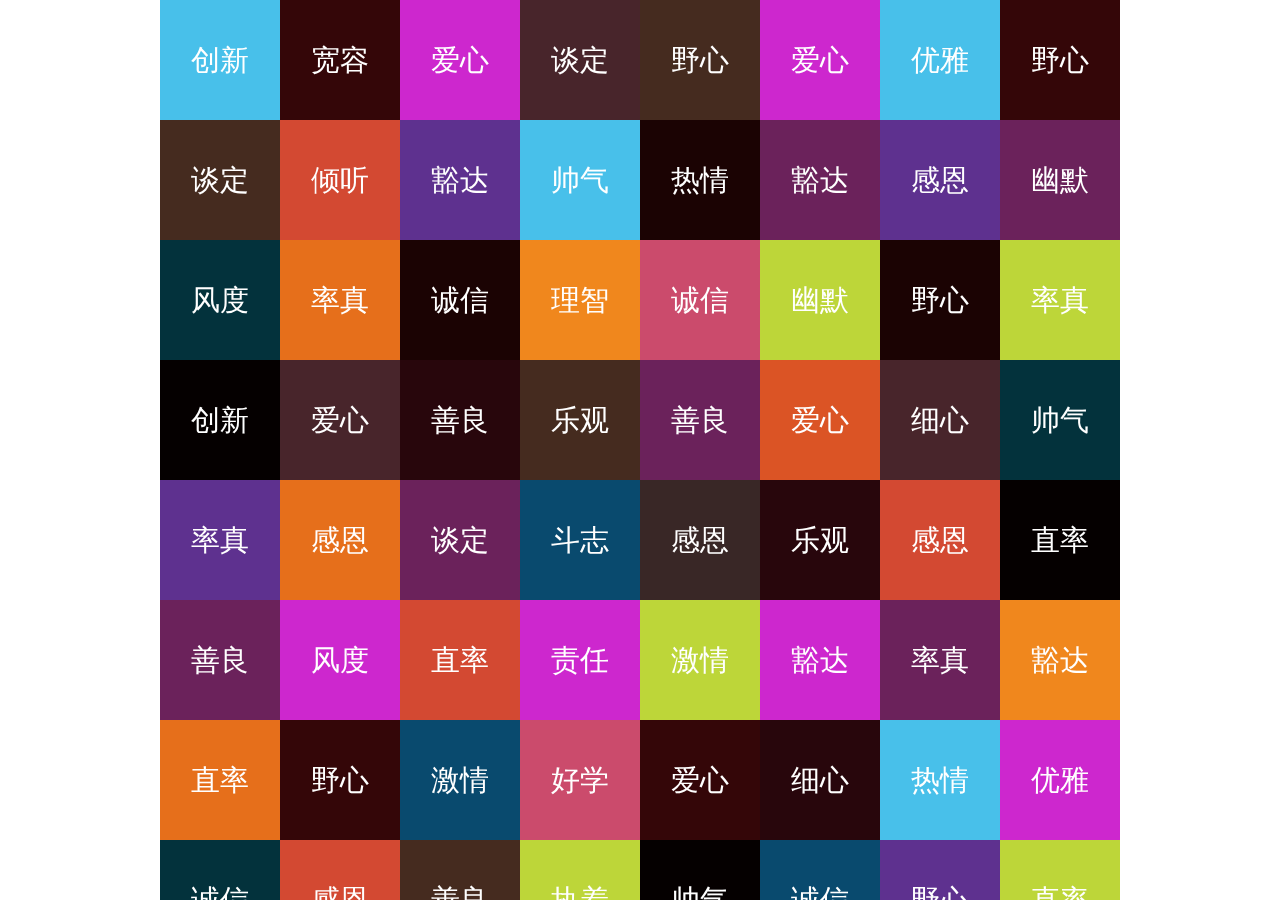
==== index.html @ a7da07bf "resume" ====
<!DOCTYPE html>
<html>
<head>
    <meta charset="utf-8">
    <title>胡呈求职简历,PHP高级软件开发工程师</title>
    <meta name="author" content="foxkk"/>
    <meta name="keywords" content="胡呈求职简历,PHP高级软件开发工程师"/>
    <meta name="description" content="胡呈,2012年毕业于贵州大学本科[211]院校[软件工程],曾就职多家企业负责PHP软件开发,五年工作,四年开发,有较强的自学能力,能独立完成功能模块,代码清晰,逻辑清楚."/>
    <meta name="format-detection" content="telephone-no"/>
    <meta name="format-detection" content="email-no"/>
    <link rel="stylesheet" type="text/css" href="./styles/foxkk.css"/>
    <link rel="stylesheet" type="text/css" href="./styles/swiper.min.css"/>
    <script src="./scripts/jquery-1.11.3.js"></script>
    <script src="./scripts/swiper.min.js"></script>
    <script src="./scripts/foxkk.js"></script>
    <meta name="viewport"
          content="width=device-width,initial-scale=1.0, minimum-scale=1.0, maximum-scale=1.0, user-scalable=no"/>
</head>
<body>
    <div class="container">
        <div class=mask></div>
        <div class="cover"></div>
        <div class="profile">
            <div class="header"><span>基本信息</span></div>
            <div class="content">
                <div class="swiper-container">
                    <div class="swiper-wrapper">
                        <div class="swiper-slide">
                            <div class="tip">自信</div>
                            <img src="./images/01.jpg"/>
                        </div>
                        <div class="swiper-slide">
                            <div class="tip">团结</div>
                            <img src="./images/02.jpg"/>
                        </div>
                        <div class="swiper-slide">
                            <div class="tip">梦想</div>
                            <img src="./images/01.jpg"/>
                        </div>
                        <div class="swiper-slide">
                            <div class="tip">舞台</div>
                            <img src="./images/02.jpg"/>
                        </div>
                    </div>
                    <!-- Add Pagination -->
                    <div class="swiper-pagination"></div>
                </div>
                <div class="row_list">
                    <ul>
                        <li><span>出生年月</span><span>1987.08</span></li>
                        <li><span>手机号码</span><span> 186&nbsp;8020&nbsp;9067</span></li>
                        <li><span>邮箱账号</span><span> hucheng95@126.com</span></li>
                        <li><span>期望薪资</span><span> &yen;12K</span></li>
                        <li><span>求职岗位</span><span> PHP开发工程师</span></li>
                        <li><span>到岗时间</span><span> 即时</span></li>
                        <li><span>现居地址</span><span> 广州天河区黄村街道</span></li>
                    </ul>
                </div>
            </div>
        </div>
        <div class="education">
            <div class="header"><span>教育背景</span></div>
            <div class="content">
                <div class="school">
                    <div class="title">
                        <span>贵州大学</span>
                        <span class="line"></span>
                    </div>
                    <div class="major">
                        <span>2008.09 - 2012.07</span>
                        <span>软件工程[211]</span>
                    </div>
                    <div class="main">
                        C语言基础,C++语言基础,数据库原理,数据结构和算法,计算机原理,计算机网络,大学英语,大学数学,离散数学,线性代数等科目
                    </div>
                </div>
                <div class="school">
                    <div class="title">
                        <span>传智播客</span>
                        <span class="line"></span>
                    </div>
                    <div class="major">
                        <span>2013.05 - 2013.10</span>
                        <span>PHP软件培训</span>
                    </div>
                    <div class="main">
                        C语言基础,C++语言基础,数据库原理,数据结构和算法,计算机原理,计算机网络,大学英语,大学数学,离散数学,线性代数等科目
                    </div>
                </div>
                <div class="school">
                    <div class="title">
                        <span>达内培训</span>
                        <span class="line"></span>
                    </div>
                    <div class="major">
                        <span>2016-05 - 2016.09</span>
                        <span>UNITY3D培训[北京]</span>
                    </div>
                    <div class="main">
                        C语言基础,C++语言基础,数据库原理,数据结构和算法,计算机原理,计算机网络,大学英语,大学数学,离散数学,线性代数等科目
                    </div>
                </div>
            </div>
        </div>
        <div class="skill">
            <div class="header"><span>工作技能</span></div>
            <div class="content">
                <div class="num_list">
                    <ul>
                        <li>
                            <div class="num">01</div>
                            <div class="content">
                                有较强的自学能力,能独立完成功能模块,代码清晰,逻辑清楚,能阅读基本英文技术文档
                            </div>
                        </li>
                        <li>
                            <div class="num">02</div>
                            <div class="content">
                                熟悉面向对象(oop)程序开发,常用的设计模式,常用的数据结构和基本算法
                            </div>
                        </li>
                        <li>
                            <div class="num">03</div>
                            <div class="content">
                                熟悉JS,CS3,H5,AJAX数据交互,json,xml,jq,bootstrap等常用框架的使用
                            </div>
                        </li>
                        <li>
                            <div class="num">04</div>
                            <div class="content">
                                熟悉PHPCMS,ecstore,thinkphp等框架的使用，并且能快熟上手其他任何框架
                            </div>
                        </li>
                        <li>
                            <div class="num">05</div>
                            <div class="content">
                                熟悉sqlite,mysq数据的使用和优化,常用缓存redis,memcache等
                            </div>
                        </li>
                        <li>
                            <div class="num">06</div>
                            <div class="content">
                                熟悉Linux系统,wamp,wnmp,lamp,lnmp,各种常用命令和简单shell
                            </div>
                        </li>
                        <li>
                            <div class="num">07</div>
                            <div class="content">
                                熟悉haproxy,nginx,redis,mysql等常用代理及集群技术经验
                            </div>
                        </li>
                    </ul>
                </div>
            </div>
        </div>
        <div class="projects">
            <div class="header"><span>项目经历</span></div>
            <div class="content"></div>
        </div>
        <div class="company">
            <div class="header"><span>工作经历</span></div>
            <div class="content"></div>
        </div>
        <div class="hobby">
            <div class="header"><span>业余爱好</span></div>
            <div class="content"></div>
        </div>
        <div class="epilogue">epilogue</div>
    </div>
</body>
</html>
---- styles/foxkk.css ----
/**
 * +----------------------------------------------------------------------
 * | @[author   ] : foxkk
 * +----------------------------------------------------------------------
 * | @[describe ] : basic css
 * +----------------------------------------------------------------------
 * | @[datatime ] : 2017/11/28 14:41
 * +----------------------------------------------------------------------
 * | @[contact  ] : QQ876809986
 * +----------------------------------------------------------------------
 * | @[copyright] : foxkk@copyright
 * +----------------------------------------------------------------------
 **/
/*basic reset css*/
*, html, body, div, span, p{
    margin:0;
    padding:0;
    -webkit-box-sizing: border-box;
    -moz-box-sizing: border-box;
    box-sizing: border-box;
}
html {  font-family: "Microsoft YaHei",SimSun,'\5b8b\4f53',sans-serif; }
img { display:block; border:0; }
ul,ol,li{ list-style: none; margin:0; padding:0; }
a:link,a:visited,a:hover,a:active { text-decoration:none; display:inline-block; color:rgb(255,255,255); -webkit-tap-highlight-color: rgba(255,0,0,0.5); }


/*resume css start*/
.container {
    position: relative;
    margin: 0 auto;
    min-width:320px;
    max-width:960px;
    height:10000px;
    background:rgb(5,0,0);
    overflow: hidden;
    color:white;
}
.mask {
    position:absolute;
    width:100%;
    height:100%;
    transform-style: preserve-3d;
    perspective: 75px;
    z-index:999;
}
.mask > .item{
    display: inline-block;
    position: absolute;
    z-index:999999999;
    color: white;
    text-align: center;
    font-size:0.8rem;
}
.cover {
    position:relative;
    background: rgb(27,3,3);;
    border-bottom: 1rem solid rgb(35,33,29);
}
.cover > .item {
    position: absolute;
    text-align: center;
}
.cover > .item > span {
    position: absolute;
    top:0;
    right:0;
    bottom:0;
    left:0;
    margin:auto;
    display:inline-block;
    font-size:1.2rem;
    font-weight: 700;
}
.cover > .item.resume > span {
    border-radius: 50%;
    border:0.1rem solid white;
    border-top-color:rgb(240,135,29);
    border-right-color:rgb(72,192,234);
    border-bottom-color:rgb(217,62,93);
    border-left-color:rgb(189,214,57);
    -webkit-transform: scale(0.9);
    -moz-transform: scale(0.9);
    -ms-transform: scale(0.9);
    -o-transform: scale(0.9);
    transform: scale(0.9);
    font-size:1.5rem;
}
/**animation section*/
.cover > .jump_up > span {
    -webkit-animation: jump_up linear 2s  infinite alternate ;
    -moz-animation: jump_up linear 2s  infinite alternate ;
    -ms-animation: jump_up linear 2s  infinite alternate ;
    -o-animation: jump_up linear 2s  infinite alternate ;
    animation: jump_up linear 2s  infinite alternate ;
}
.cover > .jump_down > span {
    -webkit-animation: jump_down linear 4s 4s infinite alternate ;
    -moz-animation: jump_down linear 4s 4s infinite alternate ;
    -ms-animation: jump_down linear 4s 4s infinite alternate ;
    -o-animation: jump_down linear 4s 4s infinite alternate ;
    animation: jump_down linear 4s 4s infinite alternate ;
}
.container > div > .header {
    font-size: 1.1rem;
    width:100%;
    height:3rem;
    font-weight:600;
    background:rgb(5,2,4);
}
.container > div > .content {
    margin-top: 0.5rem;
}
.container > div > .header > span {
    display:inline-block;
    width:22%;
    height:3rem;
    line-height:3rem;
    font-size:1.2rem;
    font-weight:700;
    text-align: center; /*rgb(203,75,108)*/
    color: rgb(52,12,3);
    border-bottom-right-radius:0.3rem;
}
.container > div:nth-child(4n) > .header {
    border-bottom:0.2rem solid rgb(189,214,57);
}
.container > div:nth-child(4n) > .header > span {
    background:rgb(189,214,57);
}
.container > div:nth-child(4n+1) > .header {
    border-bottom:0.2rem solid rgb(240,135,29);
}
.container > div:nth-child(4n+1) > .header > span {
    background:rgb(240,135,29);
}
.container > div:nth-child(4n+2) > .header {
    border-bottom:0.2rem solid rgb(217,62,93);
}
.container > div:nth-child(4n+2) > .header > span {
    background:rgb(217,62,93);
}
.container > div:nth-child(4n+3) > .header {
    border-bottom:0.2rem solid rgb(72,192,234);
}
.container > div:nth-child(4n+3) > .header > span {
    background: rgb(72,192,234);
}
.profile .swiper-slide {
    overflow: hidden;
}
.profile .swiper-slide > img {
    width:100%;
}
.profile .swiper-slide > .tip {
    position: absolute;
    -webkit-transform: translate(-35%,0) rotate(-45deg);
    -moz-transform: translate(-35%,0) rotate(-45deg);
    -ms-transform: translate(-35%,0) rotate(-45deg);
    -o-transform: translate(-35%,0) rotate(-45deg);
    transform: translate(-35%,0) rotate(-45deg);
    width:30%;
    height:2rem;
    line-height:2.3rem;
    text-align: center;
    font-size:0.9rem;
    font-weight:500;
    color: rgb(52,12,3);
}
.profile .swiper-slide:nth-child(3n) > .tip {
    background: rgb(72,192,234);
}
.profile .swiper-slide:nth-child(3n+1) > .tip {
    background: rgb(189,214,57);
}
.profile .swiper-slide:nth-child(3n+2) > .tip {
    background: rgb(240,135,29);
}

.profile .row_list  li {
    width:100%;
    min-height: 3rem;
    line-height:3rem;
    font-size:1rem;
    background:rgb(35,33,29);
    border:0.09rem solid rgb(25,19,22);
    overflow: hidden;
}
.row_list  li > span {
    display:inline-block;
    background:rgb(35,33,29);
}
.row_list  li > span:nth-child(1) {
    height:100%;
    width:18%;
    text-align: center;
}
.row_list  li > span:nth-child(2){
    padding-left:1%;
    width:80%;
    white-space: nowrap;
    word-break: keep-all;
    text-overflow: ellipsis;
    border-bottom-left-radius: 0.15rem;
    border-top-left-radius:  0.15rem;
}
.row_list  li:nth-child(4n) > span:nth-child(2){
    border-left:0.15rem solid rgb(230,111,27);
}
.row_list  li:nth-child(4n+1) > span:nth-child(2){
    border-left:0.15rem solid rgb(72,192,234);
}
.row_list  li:nth-child(4n+2) > span:nth-child(2){
    border-left:0.15rem solid rgb(211,73,50);
}
.row_list  li:nth-child(4n+3) > span:nth-child(2){
    border-left:0.15rem solid rgb(189,214,57);
}

.education {
    height:auto;
}
.education > .header{
    margin-top:0.5rem;
    background: rgb(5,0,0) !important;
}
.education > .content {
    margin-top:0.5rem;
}
.school {
    width:100%;
    margin-top:0.3rem;
    font-size:1.2rem;
    text-align:center;
    line-height:2rem;
    background: rgb(35,33,29);
    border: 0.09rem solid rgb(25,19,22);
    overflow: hidden;
}
.school > .title {
    position: relative;
    width:100%;
    line-height:3rem;
    height:3rem;
    background: rgb(35,33,29);
    border-bottom: 0.09rem solid rgb(25,19,22);
}
.school > .title > span {
    position:absolute;
    left:0;
    right:0;
    top:0;
    bottom:0;
    margin:auto;
    display:inline-block;
}
.school > .major {
    height:3rem;
    line-height:3rem;
    width:100%;
    background: rgb(35,33,29);
    border-bottom: 0.09rem solid rgb(25,19,22);
    overflow: hidden;
}
.school > .major > span {
    display: inline-block;
    width:48%;
}
.school > .title > span:nth-child(1) {
    width:30%;
    z-index:99;
    font-weight:700;
    background: rgb(35,33,29);
}
.school > .title > .line {
    width:60%;
    height:0.09rem;
    -webkit-border-radius: 50%;
    -moz-border-radius: 50%;
    border-radius: 50%;
    border:0;
}
.school:nth-child(4n+1) > .title > span:nth-child(1) {
    color:rgb(211,73,50);
    border-top:0.1rem solid rgb(72,192,234);
    border-bottom:0.1rem solid rgb(72,192,234);
}
.school:nth-child(4n+1) > .title > .line {
    background:rgb(189,214,57);
}
.school:nth-child(4n+2) > .title > span:nth-child(1) {
    color:rgb(240,135,29);
    border-top:0.1rem solid rgb(189,214,57);
    border-bottom:0.1rem solid rgb(189,214,57);
}
.school:nth-child(4n+2) > .title > .line {
    background:rgb(72,192,234);
}
.school:nth-child(4n+3) > .title > span:nth-child(1) {
    color:rgb(72,192,234);
    border-top:0.1rem solid rgb(240,135,29);
    border-bottom:0.1rem solid rgb(240,135,29);
}
.school:nth-child(4n+3) > .title > .line {
    background:rgb(211,73,50);
}
.school > .main {
    text-align: left;
    font-size: 1.0rem;
    padding:0.5rem;
}

.skill .num_list li{
    position:relative;
    width:100%;
    height:4rem;
    line-height:4rem;
    background:rgb(35,33,29);
    border:0.09rem solid rgb(25,19,22);
    overflow: hidden;
}
.num_list li >.num {
    position: absolute;
    left:0;
    top:0;
    z-index:99;
    width:15%;
    font-size:1.5rem;
    text-align: center;
}
.num_list li:nth-child(4n) > .num{
    background: rgb(230,111,27);
}
.num_list li:nth-child(4n+1) > .num{
    background:rgb(72,192,234);
}
.num_list li:nth-child(4n+2) > .num{
    background: rgb(211,73,50);
}
.num_list li:nth-child(4n+3) > .num{
    background: rgb(189,214,57);
}
.num_list li >.content{
    position: absolute;
    left:15%;
    top:0;
    width:84%;
    line-height:2rem;
    height:4rem;
    padding:0 0.2rem;
}

@-webkit-keyframes jump_down {
    0% {
        -webkit-transform: scale(0.9);
    }
    50%{
        -webkit-transform: scale(0.6);
    }
    100%{
        -webkit-transform: scale(0.9);
    }
}
@-moz-keyframes jump_down {
    0% {
        -moz-transform: scale(0.9);
    }
    50%{
        -moz-transform: scale(0.6);
    }
    100%{
        -moz-transform: scale(0.9);
    }
}
@-ms-keyframes jump_down {
    0% {
        -ms-transform: scale(0.9);
    }
    50%{
        -ms-transform: scale(0.6);
    }
    100%{
        -ms-transform: scale(0.9);
    }
}
@-o-keyframes jump_down {
    0% {
        -o-transform: scale(0.9);
    }
    50%{
        -o-transform: scale(0.6);
    }
    100%{
        -o-transform: scale(0.9);
    }
}
@keyframes jump_down {
    0% {
        transform: scale(0.9);
    }
    50%{
        transform: scale(0.6);
    }
    100%{
        transform: scale(0.9);
    }
}

@-webkit-keyframes jump_up {
    from {
        -webkit-transform: scale(0.9) translateY(0rem);
    }
    to{
        -webkit-transform: scale(0.9) translateY(-2rem);
    }
}
@-moz-keyframes jump_up {
    from {
        -moz-transform: scale(0.9) translateY(0rem);
    }
    to{
        -moz-transform: scale(0.9) translateY(-2rem);
    }
}
@-ms-keyframes jump_up {
    from {
        -ms--ms-transform: scale(0.9) translateY(0rem);
    }
    to{
        -ms-transform: scale(0.9) translateY(-2rem);
    }
}
@-o-keyframes jump_up {
    from {
        -o-transform: scale(0.9) translateY(0rem);
    }
    to{
        -o-transform: scale(0.9) translateY(-2rem);
    }
}
@keyframes jump_up {
    from {
        transform: scale(0.9) translateY(0rem);
    }
    to{
        transform: scale(0.9) translateY(-2rem);
    }
}
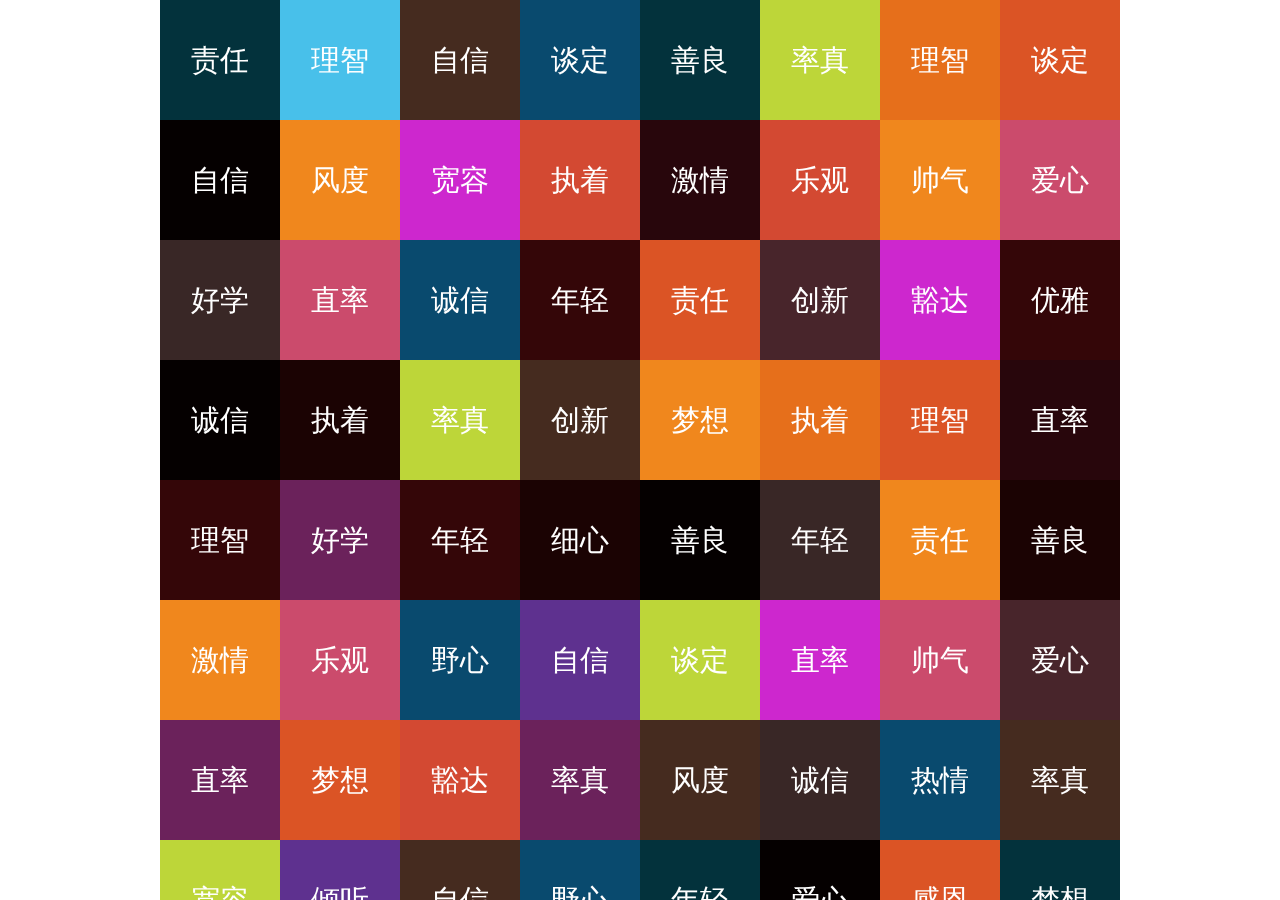
==== commit 3de1fcd0: "resume" ====
--- a/index.html
+++ b/index.html
@@ -155,7 +155,33 @@
         </div>
         <div class="projects">
             <div class="header"><span>项目经历</span></div>
-            <div class="content"></div>
+            <div class="content">
+                <div class="project_item">
+                   <ul>
+                       <li class="title">
+                           <span>公司名称</span>
+                           <span>广州三维家科技有限公司</span>
+                       </li>
+                       <li class="name">
+                           <span>项目描述</span>
+                           <span>标准商城</span>
+                       </li>
+                       <li class="duty">
+                           <span>项目职务</span>
+                           <span>组长</span>
+                       </li>
+                       <li>
+                            <div class="detail">
+                                <span>项目描述</span>
+                                <span>1.hucheng</span>
+                                <span>2.hucheng</span>
+                                <span>3.hucheng</span>
+                                <span>4.hucheng</span>
+                            </div>
+                       </li>
+                   </ul>
+                </div>
+            </div>
         </div>
         <div class="company">
             <div class="header"><span>工作经历</span></div>
@@ -163,7 +189,12 @@
         </div>
         <div class="hobby">
             <div class="header"><span>业余爱好</span></div>
-            <div class="content"></div>
+            <div class="content">
+                <ul class="hobby_items">
+                    <li><span>阅读</span><span>骑马</span><span>游戏</span></li>
+                    <li><span>篮球</span><span>旅游</span><span>编码</span></li>
+                </ul>
+            </div>
         </div>
         <div class="epilogue">epilogue</div>
     </div>
--- a/styles/foxkk.css
+++ b/styles/foxkk.css
@@ -146,6 +146,7 @@
 .container > div:nth-child(4n+3) > .header > span {
     background: rgb(72,192,234);
 }
+
 .profile .swiper-slide {
     overflow: hidden;
 }
@@ -176,8 +177,7 @@
 .profile .swiper-slide:nth-child(3n+2) > .tip {
     background: rgb(240,135,29);
 }
-
-.profile .row_list  li {
+.row_list  li {
     width:100%;
     min-height: 3rem;
     line-height:3rem;
@@ -350,6 +350,103 @@
     padding:0 0.2rem;
 }
 
+.project_item {
+    margin-bottom:0.3rem;
+    border:0.09rem solid rgb(5,0,0);
+    overflow: hidden;
+}
+.project_item > ul > li {
+    width: 100%;
+    min-height: 3rem;
+    line-height: 3rem;
+    font-size: 1rem;
+    background: rgb(35,33,29);
+    border: 0.09rem solid rgb(25,19,22);
+    overflow: hidden;
+}
+.project_item  li > span {
+    display:inline-block;
+    background:rgb(35,33,29);
+}
+.project_item  li > span:nth-child(1) {
+    height:100%;
+    width:18%;
+    text-align: center;
+}
+.project_item  li > span:nth-child(2){
+    padding-left:1%;
+    width:80%;
+    white-space: nowrap;
+    word-break: keep-all;
+    text-overflow: ellipsis;
+}
+.project_item  li:nth-child(4n) > span:nth-child(2){
+    border-left:0.1rem solid rgb(230,111,27);
+}
+.project_item  li:nth-child(4n+1) > span:nth-child(2){
+    border-left:0.1rem solid rgb(72,192,234);
+}
+.project_item  li:nth-child(4n+2) > span:nth-child(2){
+    border-left:0.1rem solid rgb(211,73,50);
+}
+.project_item  li:nth-child(4n+3) > span:nth-child(2){
+    border-left:0.1rem solid rgb(189,214,57);
+}
+.project_item  li:nth-child(4n) > span:nth-child(1){
+    border-right:0.1rem solid rgb(230,111,27);
+
+}
+.project_item  li:nth-child(4n+1) > span:nth-child(1){
+    border-right:0.1rem solid rgb(72,192,234);
+
+}
+.project_item  li:nth-child(4n+2) > span:nth-child(1){
+    border-right:0.1rem solid rgb(211,73,50);
+
+}
+.project_item  li:nth-child(4n+3) > span:nth-child(1){
+    border-right:0.1rem solid rgb(189,214,57);
+}
+.project_item .detail {}
+.hobby_items > li {
+    height:3rem;
+    line-height:3rem;
+    text-align: center;
+    background:rgb(35,33,29);
+    border:0.1rem solid rgb(35,33,29);
+    overflow: hidden;
+}
+.hobby_items > li > span {
+    width:30%;
+    border:0.1rem solid rgb(4,0,0);
+    display: inline-block;
+    font-weight:600;
+    color:rgb(52,12,3);
+}
+.hobby_items > li > span:nth-child(3n) {
+    background:rgb(240,135,29);
+}
+.hobby_items > li > span:nth-child(3n+1) {
+    background:rgb(72,192,234);
+}
+.hobby_items > li > span:nth-child(3n+2) {
+    background:rgb(189,214,57);
+}
+.hobby_items > li:nth-child(2n) > span{
+    -webkit-transform: skew(30deg,0);
+    -moz-transform: skew(30deg,0);
+    -ms-transform: skew(30deg,0);
+    -o-transform: skew(30deg,0);
+    transform: skew(30deg,0);
+}
+.hobby_items > li:nth-child(2n+1) > span{
+    -webkit-transform: skew(-30deg,0);
+    -moz-transform: skew(-30deg,0);
+    -ms-transform: skew(-30deg,0);
+    -o-transform: skew(-30deg,0);
+    transform: skew(-30deg,0);
+}
+
 @-webkit-keyframes jump_down {
     0% {
         -webkit-transform: scale(0.9);
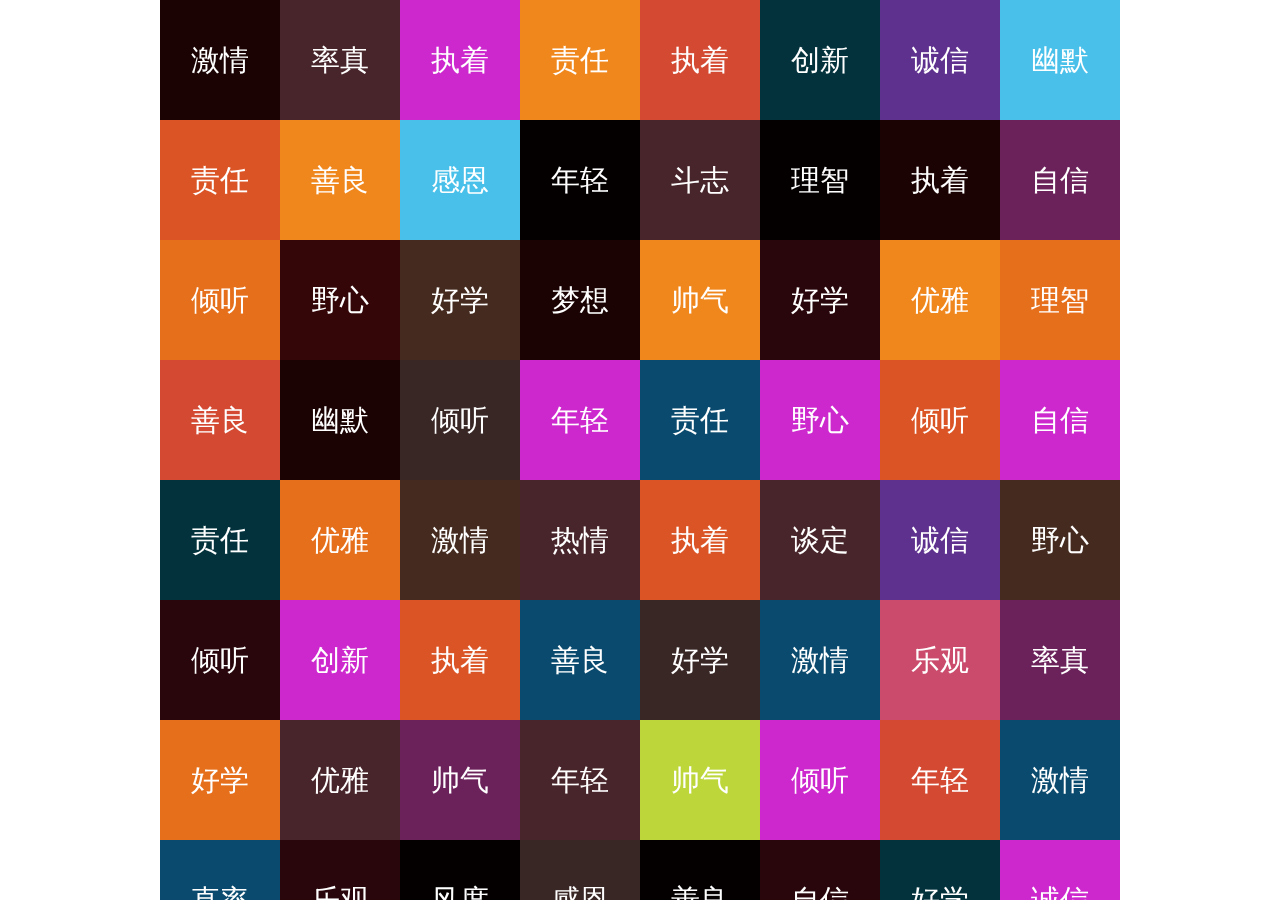
==== commit b891cc67: "resume" ====
--- a/index.html
+++ b/index.html
@@ -164,20 +164,59 @@
                        </li>
                        <li class="name">
                            <span>项目描述</span>
-                           <span>标准商城</span>
+                           <span>标准商城,博洛尼,阿波罗,家居乐</span>
                        </li>
                        <li class="duty">
-                           <span>项目职务</span>
+                           <span>项目职称</span>
                            <span>组长</span>
                        </li>
                        <li>
-                            <div class="detail">
-                                <span>项目描述</span>
-                                <span>1.hucheng</span>
-                                <span>2.hucheng</span>
-                                <span>3.hucheng</span>
-                                <span>4.hucheng</span>
-                            </div>
+                           <div class="num_list">
+                               <ul>
+                                   <li>
+                                       <div class="num">01</div>
+                                       <div class="content">
+                                           有较强的自学能力,能独立完成功能模块,代码清晰,逻辑清楚,能阅读基本英文技术文档
+                                       </div>
+                                   </li>
+                                   <li>
+                                       <div class="num">02</div>
+                                       <div class="content">
+                                           熟悉面向对象(oop)程序开发,常用的设计模式,常用的数据结构和基本算法
+                                       </div>
+                                   </li>
+                                   <li>
+                                       <div class="num">03</div>
+                                       <div class="content">
+                                           熟悉JS,CS3,H5,AJAX数据交互,json,xml,jq,bootstrap等常用框架的使用
+                                       </div>
+                                   </li>
+                                   <li>
+                                       <div class="num">04</div>
+                                       <div class="content">
+                                           熟悉PHPCMS,ecstore,thinkphp等框架的使用，并且能快熟上手其他任何框架
+                                       </div>
+                                   </li>
+                                   <li>
+                                       <div class="num">05</div>
+                                       <div class="content">
+                                           熟悉sqlite,mysq数据的使用和优化,常用缓存redis,memcache等
+                                       </div>
+                                   </li>
+                                   <li>
+                                       <div class="num">06</div>
+                                       <div class="content">
+                                           熟悉Linux系统,wamp,wnmp,lamp,lnmp,各种常用命令和简单shell
+                                       </div>
+                                   </li>
+                                   <li>
+                                       <div class="num">07</div>
+                                       <div class="content">
+                                           熟悉haproxy,nginx,redis,mysql等常用代理及集群技术经验
+                                       </div>
+                                   </li>
+                               </ul>
+                           </div>
                        </li>
                    </ul>
                 </div>
--- a/styles/foxkk.css
+++ b/styles/foxkk.css
@@ -310,7 +310,8 @@
     padding:0.5rem;
 }
 
-.skill .num_list li{
+
+.num_list li{
     position:relative;
     width:100%;
     height:4rem;
@@ -362,6 +363,8 @@
     font-size: 1rem;
     background: rgb(35,33,29);
     border: 0.09rem solid rgb(25,19,22);
+    border-left-width:0;
+    border-right-width:0;
     overflow: hidden;
 }
 .project_item  li > span {
@@ -381,33 +384,57 @@
     text-overflow: ellipsis;
 }
 .project_item  li:nth-child(4n) > span:nth-child(2){
+    border-left:0.1rem solid rgb(189,214,57);
+}
+.project_item  li:nth-child(4n+1) > span:nth-child(1){
+    border-right:0.1rem solid rgb(72,192,234);
+}
+.project_item  li:nth-child(4n+1) > span:nth-child(2){
+    border-left:0.1rem solid rgb(189,214,57);
+}
+.project_item  li:nth-child(4n+2) > span:nth-child(1){
+    border-right:0.1rem solid rgb(189,214,57);
+}
+.project_item  li:nth-child(4n+2) > span:nth-child(2){
     border-left:0.1rem solid rgb(230,111,27);
 }
-.project_item  li:nth-child(4n+1) > span:nth-child(2){
+.project_item  li:nth-child(4n+3) > span:nth-child(1){
+    border-right:0.1rem solid rgb(230,111,27);
+}
+.project_item  li:nth-child(4n+3) > span:nth-child(2){
     border-left:0.1rem solid rgb(72,192,234);
-}
-.project_item  li:nth-child(4n+2) > span:nth-child(2){
-    border-left:0.1rem solid rgb(211,73,50);
-}
-.project_item  li:nth-child(4n+3) > span:nth-child(2){
-    border-left:0.1rem solid rgb(189,214,57);
 }
 .project_item  li:nth-child(4n) > span:nth-child(1){
     border-right:0.1rem solid rgb(230,111,27);
-
-}
-.project_item  li:nth-child(4n+1) > span:nth-child(1){
-    border-right:0.1rem solid rgb(72,192,234);
-
-}
-.project_item  li:nth-child(4n+2) > span:nth-child(1){
-    border-right:0.1rem solid rgb(211,73,50);
-
-}
-.project_item  li:nth-child(4n+3) > span:nth-child(1){
-    border-right:0.1rem solid rgb(189,214,57);
-}
-.project_item .detail {}
+}
+.project_item  li:nth-child(4){
+    height:auto;
+}
+.project_item .detail {
+    width:100%;
+    height:100%;
+}
+.project_item  li > .detail > span {
+    display: block;
+    width:90%;
+    height:auto;
+    line-height:2rem;
+}
+.project_item  li > .detail  >span {
+    float:right;
+    width:98%;
+}
+.project_item  li > .detail > span:first-child {
+    padding-left:0.3rem;
+    float:left;
+
+}
+.project_item  li > .detail  >span {
+    float:right;
+    width:90%;
+}
+
+
 .hobby_items > li {
     height:3rem;
     line-height:3rem;
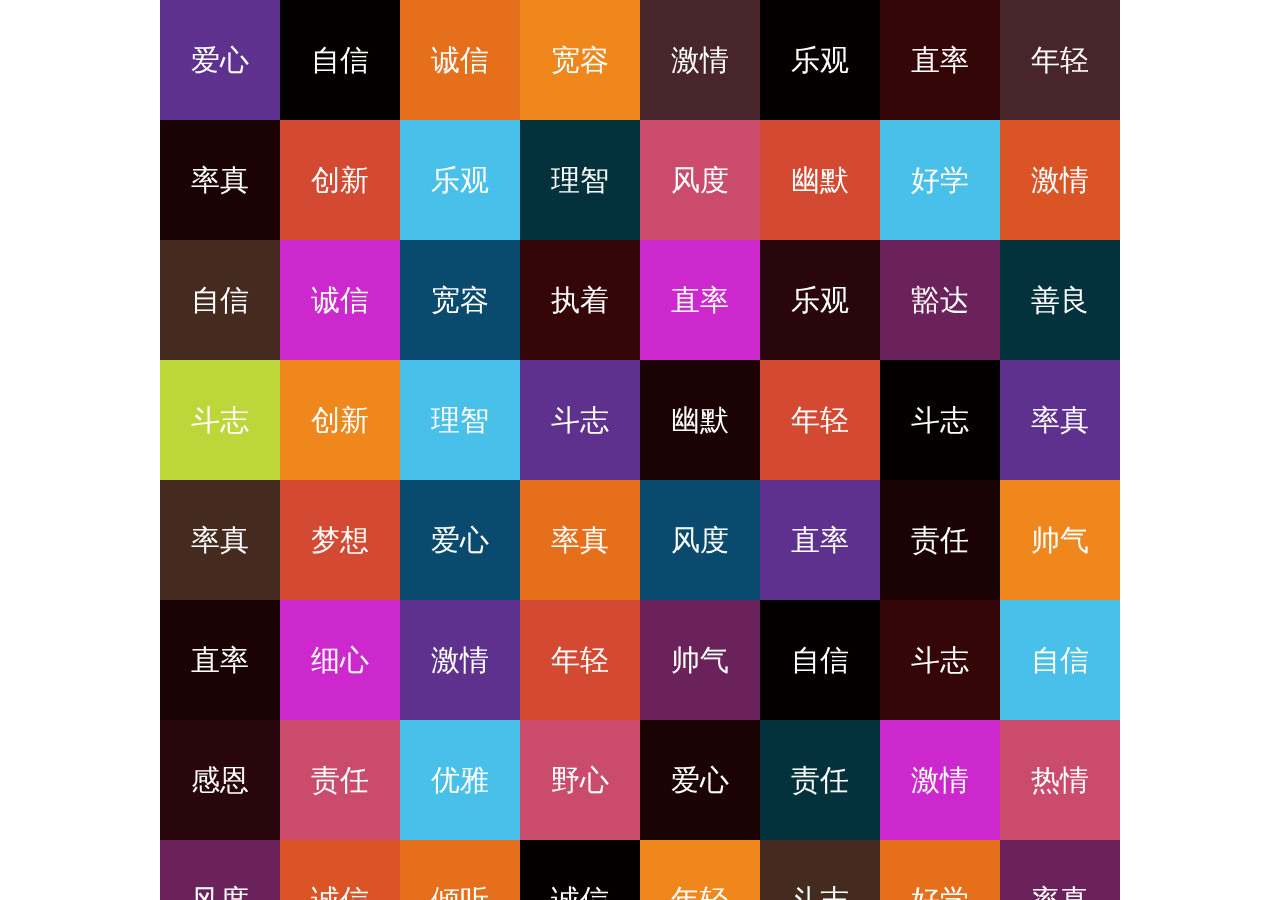
==== commit da38be37: "resume" ====
--- a/index.html
+++ b/index.html
@@ -191,30 +191,6 @@
                                            熟悉JS,CS3,H5,AJAX数据交互,json,xml,jq,bootstrap等常用框架的使用
                                        </div>
                                    </li>
-                                   <li>
-                                       <div class="num">04</div>
-                                       <div class="content">
-                                           熟悉PHPCMS,ecstore,thinkphp等框架的使用，并且能快熟上手其他任何框架
-                                       </div>
-                                   </li>
-                                   <li>
-                                       <div class="num">05</div>
-                                       <div class="content">
-                                           熟悉sqlite,mysq数据的使用和优化,常用缓存redis,memcache等
-                                       </div>
-                                   </li>
-                                   <li>
-                                       <div class="num">06</div>
-                                       <div class="content">
-                                           熟悉Linux系统,wamp,wnmp,lamp,lnmp,各种常用命令和简单shell
-                                       </div>
-                                   </li>
-                                   <li>
-                                       <div class="num">07</div>
-                                       <div class="content">
-                                           熟悉haproxy,nginx,redis,mysql等常用代理及集群技术经验
-                                       </div>
-                                   </li>
                                </ul>
                            </div>
                        </li>
--- a/styles/foxkk.css
+++ b/styles/foxkk.css
@@ -410,30 +410,6 @@
 .project_item  li:nth-child(4){
     height:auto;
 }
-.project_item .detail {
-    width:100%;
-    height:100%;
-}
-.project_item  li > .detail > span {
-    display: block;
-    width:90%;
-    height:auto;
-    line-height:2rem;
-}
-.project_item  li > .detail  >span {
-    float:right;
-    width:98%;
-}
-.project_item  li > .detail > span:first-child {
-    padding-left:0.3rem;
-    float:left;
-
-}
-.project_item  li > .detail  >span {
-    float:right;
-    width:90%;
-}
-
 
 .hobby_items > li {
     height:3rem;
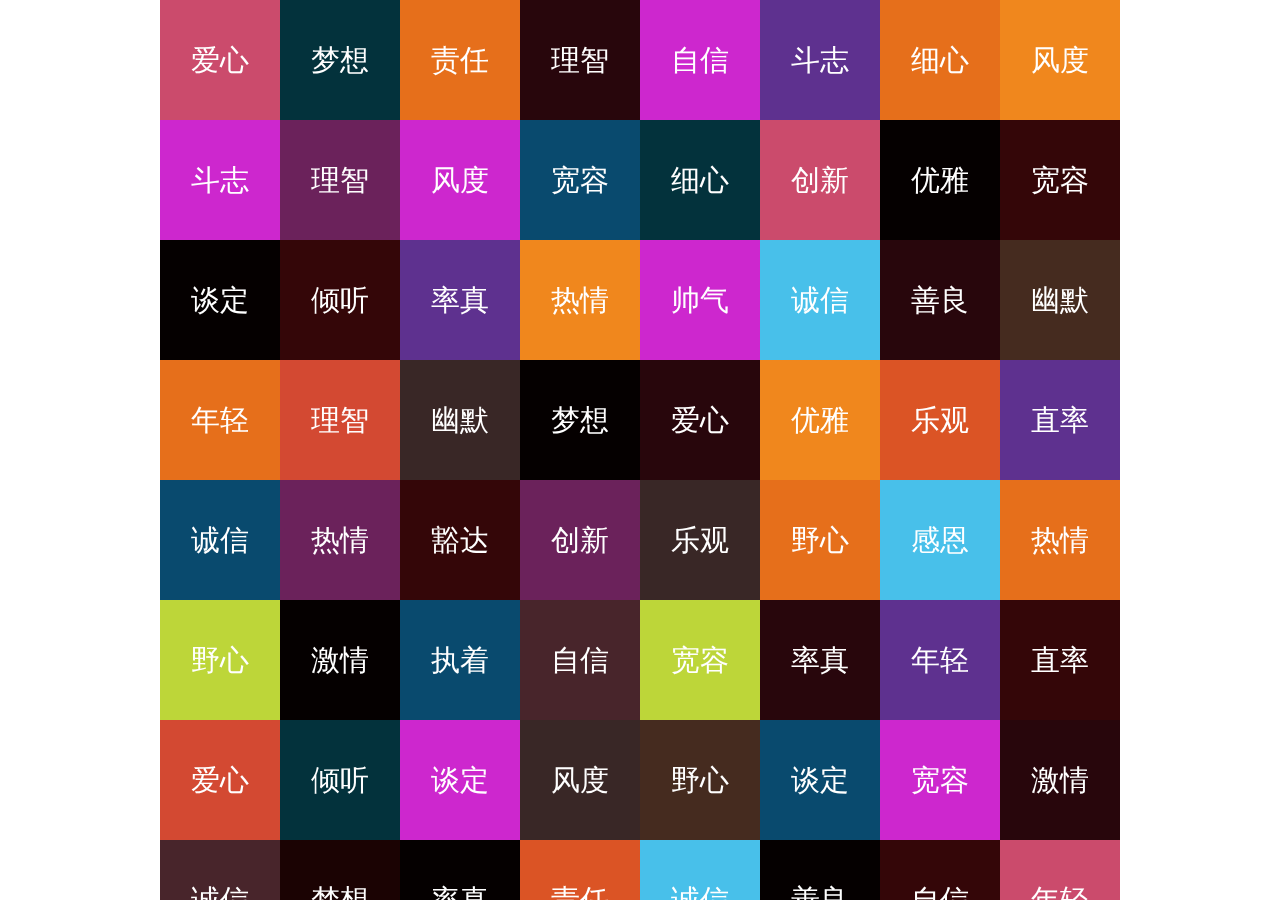
==== commit a34d77f9: "resume" ====
--- a/index.html
+++ b/index.html
@@ -196,6 +196,126 @@
                        </li>
                    </ul>
                 </div>
+                <div class="project_item">
+                    <ul>
+                        <li class="title">
+                            <span>公司名称</span>
+                            <span>广州三维家科技有限公司</span>
+                        </li>
+                        <li class="name">
+                            <span>项目描述</span>
+                            <span>标准商城,博洛尼,阿波罗,家居乐</span>
+                        </li>
+                        <li class="duty">
+                            <span>项目职称</span>
+                            <span>组长</span>
+                        </li>
+                        <li>
+                            <div class="num_list">
+                                <ul>
+                                    <li>
+                                        <div class="num">01</div>
+                                        <div class="content">
+                                            有较强的自学能力,能独立完成功能模块,代码清晰,逻辑清楚,能阅读基本英文技术文档
+                                        </div>
+                                    </li>
+                                    <li>
+                                        <div class="num">02</div>
+                                        <div class="content">
+                                            熟悉面向对象(oop)程序开发,常用的设计模式,常用的数据结构和基本算法
+                                        </div>
+                                    </li>
+                                    <li>
+                                        <div class="num">03</div>
+                                        <div class="content">
+                                            熟悉JS,CS3,H5,AJAX数据交互,json,xml,jq,bootstrap等常用框架的使用
+                                        </div>
+                                    </li>
+                                </ul>
+                            </div>
+                        </li>
+                    </ul>
+                </div>
+                <div class="project_item">
+                    <ul>
+                        <li class="title">
+                            <span>公司名称</span>
+                            <span>广州三维家科技有限公司</span>
+                        </li>
+                        <li class="name">
+                            <span>项目描述</span>
+                            <span>标准商城,博洛尼,阿波罗,家居乐</span>
+                        </li>
+                        <li class="duty">
+                            <span>项目职称</span>
+                            <span>组长</span>
+                        </li>
+                        <li>
+                            <div class="num_list">
+                                <ul>
+                                    <li>
+                                        <div class="num">01</div>
+                                        <div class="content">
+                                            有较强的自学能力,能独立完成功能模块,代码清晰,逻辑清楚,能阅读基本英文技术文档
+                                        </div>
+                                    </li>
+                                    <li>
+                                        <div class="num">02</div>
+                                        <div class="content">
+                                            熟悉面向对象(oop)程序开发,常用的设计模式,常用的数据结构和基本算法
+                                        </div>
+                                    </li>
+                                    <li>
+                                        <div class="num">03</div>
+                                        <div class="content">
+                                            熟悉JS,CS3,H5,AJAX数据交互,json,xml,jq,bootstrap等常用框架的使用
+                                        </div>
+                                    </li>
+                                </ul>
+                            </div>
+                        </li>
+                    </ul>
+                </div>
+                <div class="project_item">
+                    <ul>
+                        <li class="title">
+                            <span>公司名称</span>
+                            <span>广州三维家科技有限公司</span>
+                        </li>
+                        <li class="name">
+                            <span>项目描述</span>
+                            <span>标准商城,博洛尼,阿波罗,家居乐</span>
+                        </li>
+                        <li class="duty">
+                            <span>项目职称</span>
+                            <span>组长</span>
+                        </li>
+                        <li>
+                            <div class="num_list">
+                                <ul>
+                                    <li>
+                                        <div class="num">01</div>
+                                        <div class="content">
+                                            有较强的自学能力,能独立完成功能模块,代码清晰,逻辑清楚,能阅读基本英文技术文档
+                                        </div>
+                                    </li>
+                                    <li>
+                                        <div class="num">02</div>
+                                        <div class="content">
+                                            熟悉面向对象(oop)程序开发,常用的设计模式,常用的数据结构和基本算法
+                                        </div>
+                                    </li>
+                                    <li>
+                                        <div class="num">03</div>
+                                        <div class="content">
+                                            熟悉JS,CS3,H5,AJAX数据交互,json,xml,jq,bootstrap等常用框架的使用
+                                        </div>
+                                    </li>
+                                </ul>
+                            </div>
+                        </li>
+                    </ul>
+                </div>
             </div>
         </div>
         <div class="company">
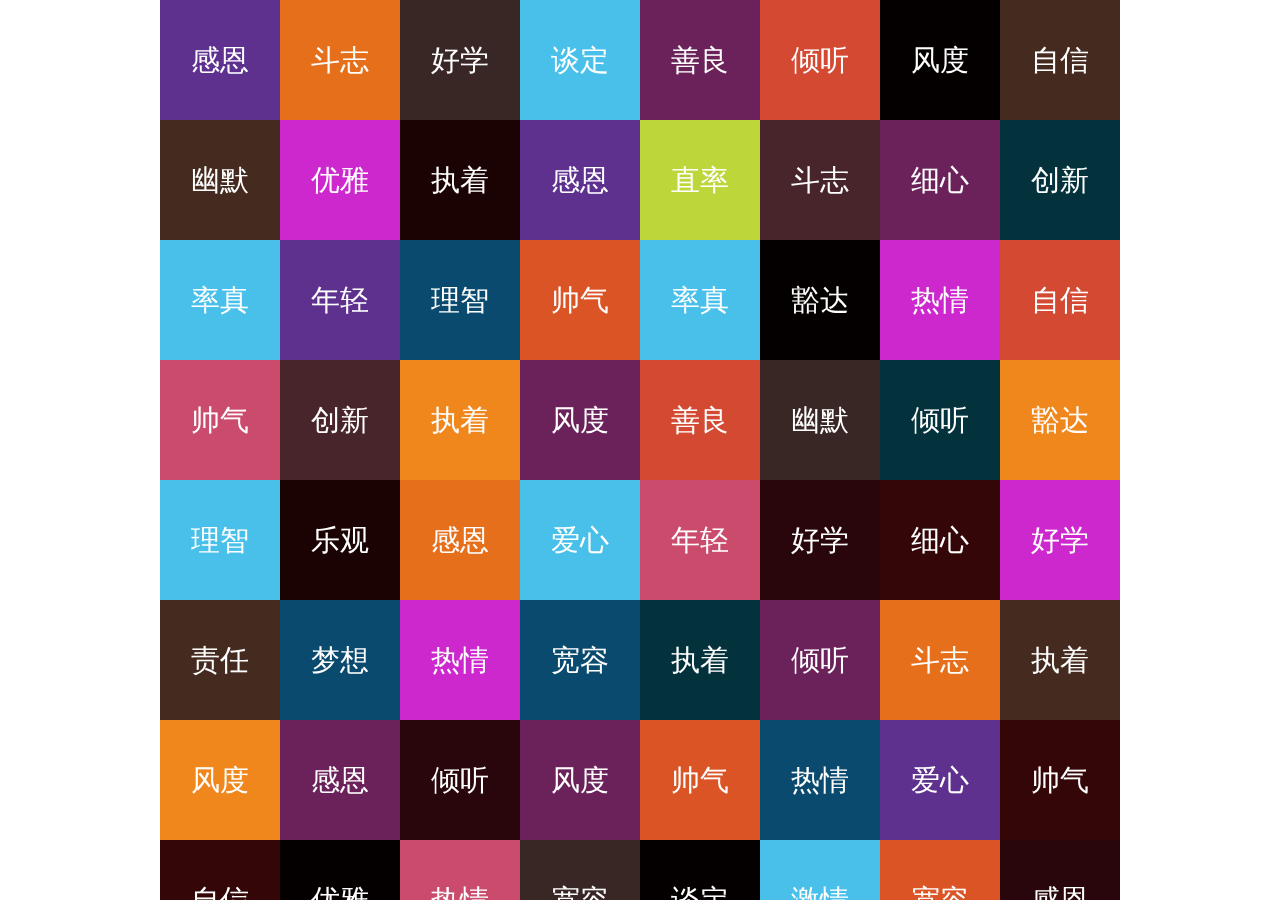
==== commit 30b94782: "resume" ====
--- a/index.html
+++ b/index.html
@@ -156,17 +156,17 @@
         <div class="projects">
             <div class="header"><span>项目经历</span></div>
             <div class="content">
-                <div class="project_item">
+                <div class="project_item com_item">
                    <ul>
-                       <li class="title">
+                       <li>
                            <span>公司名称</span>
                            <span>广州三维家科技有限公司</span>
                        </li>
-                       <li class="name">
+                       <li>
                            <span>项目描述</span>
                            <span>标准商城,博洛尼,阿波罗,家居乐</span>
                        </li>
-                       <li class="duty">
+                       <li>
                            <span>项目职称</span>
                            <span>组长</span>
                        </li>
@@ -196,7 +196,7 @@
                        </li>
                    </ul>
                 </div>
-                <div class="project_item">
+                <div class="project_item com_item">
                     <ul>
                         <li class="title">
                             <span>公司名称</span>
@@ -236,7 +236,7 @@
                         </li>
                     </ul>
                 </div>
-                <div class="project_item">
+                <div class="project_item com_item">
                     <ul>
                         <li class="title">
                             <span>公司名称</span>
@@ -276,7 +276,7 @@
                         </li>
                     </ul>
                 </div>
-                <div class="project_item">
+                <div class="project_item com_item">
                     <ul>
                         <li class="title">
                             <span>公司名称</span>
@@ -320,7 +320,65 @@
         </div>
         <div class="company">
             <div class="header"><span>工作经历</span></div>
-            <div class="content"></div>
+            <div class="content">
+                <div class="company_item com_item">
+                    <ul>
+                        <li>
+                            <span>公司名称</span>
+                            <span>广州三维家科技有限公司</span>
+                        </li>
+                        <li>
+                            <span>项目描述</span>
+                            <span>标准商城,博洛尼,阿波罗,家居乐</span>
+                        </li>
+                        <li>
+                            <span>项目职称</span>
+                            <span>组长</span>
+                        </li>
+                        <li>
+                            <span>主要负责Unity游戏核心逻辑系统开发如技能系统,AI系统,基于NGUI的UI框架系统等</span>
+                        </li>
+                    </ul>
+                </div>
+                <div class="company_item com_item">
+                    <ul>
+                        <li>
+                            <span>公司名称</span>
+                            <span>广州三维家科技有限公司</span>
+                        </li>
+                        <li>
+                            <span>项目描述</span>
+                            <span>标准商城,博洛尼,阿波罗,家居乐</span>
+                        </li>
+                        <li>
+                            <span>项目职称</span>
+                            <span>组长</span>
+                        </li>
+                        <li>
+                            <span>主要负责Unity游戏核心逻辑系统开发如技能系统,AI系统,基于NGUI的UI框架系统等</span>
+                        </li>
+                    </ul>
+                </div>
+                <div class="company_item com_item">
+                    <ul>
+                        <li>
+                            <span>公司名称</span>
+                            <span>广州三维家科技有限公司</span>
+                        </li>
+                        <li>
+                            <span>项目描述</span>
+                            <span>标准商城,博洛尼,阿波罗,家居乐</span>
+                        </li>
+                        <li>
+                            <span>项目职称</span>
+                            <span>组长</span>
+                        </li>
+                        <li>
+                            <span>主要负责Unity游戏核心逻辑系统开发如技能系统,AI系统,基于NGUI的UI框架系统等</span>
+                        </li>
+                    </ul>
+                </div>
+            </div>
         </div>
         <div class="hobby">
             <div class="header"><span>业余爱好</span></div>
--- a/styles/foxkk.css
+++ b/styles/foxkk.css
@@ -308,8 +308,8 @@
     text-align: left;
     font-size: 1.0rem;
     padding:0.5rem;
-}
-
+    word-break: break-all;
+}
 
 .num_list li{
     position:relative;
@@ -349,14 +349,15 @@
     line-height:2rem;
     height:4rem;
     padding:0 0.2rem;
-}
-
-.project_item {
+    word-break: break-all;
+}
+
+.project_item ,.company_item{
     margin-bottom:0.3rem;
     border:0.09rem solid rgb(5,0,0);
     overflow: hidden;
 }
-.project_item > ul > li {
+.com_item > ul > li {
     width: 100%;
     min-height: 3rem;
     line-height: 3rem;
@@ -367,48 +368,56 @@
     border-right-width:0;
     overflow: hidden;
 }
-.project_item  li > span {
+.com_item  li > span {
     display:inline-block;
     background:rgb(35,33,29);
 }
-.project_item  li > span:nth-child(1) {
+.com_item  li > span:nth-child(1) {
     height:100%;
     width:18%;
     text-align: center;
 }
-.project_item  li > span:nth-child(2){
+.com_item  li > span:nth-child(2){
     padding-left:1%;
     width:80%;
     white-space: nowrap;
     word-break: keep-all;
     text-overflow: ellipsis;
 }
-.project_item  li:nth-child(4n) > span:nth-child(2){
+.com_item  li:nth-child(4n) > span:nth-child(2){
     border-left:0.1rem solid rgb(189,214,57);
 }
-.project_item  li:nth-child(4n+1) > span:nth-child(1){
+.com_item  li:nth-child(4n+1) > span:nth-child(1){
     border-right:0.1rem solid rgb(72,192,234);
 }
-.project_item  li:nth-child(4n+1) > span:nth-child(2){
+.com_item  li:nth-child(4n+1) > span:nth-child(2){
     border-left:0.1rem solid rgb(189,214,57);
 }
-.project_item  li:nth-child(4n+2) > span:nth-child(1){
+.com_item  li:nth-child(4n+2) > span:nth-child(1){
     border-right:0.1rem solid rgb(189,214,57);
 }
-.project_item  li:nth-child(4n+2) > span:nth-child(2){
+.com_item  li:nth-child(4n+2) > span:nth-child(2){
     border-left:0.1rem solid rgb(230,111,27);
 }
-.project_item  li:nth-child(4n+3) > span:nth-child(1){
+.com_item  li:nth-child(4n+3) > span:nth-child(1){
     border-right:0.1rem solid rgb(230,111,27);
 }
-.project_item  li:nth-child(4n+3) > span:nth-child(2){
+.com_item  li:nth-child(4n+3) > span:nth-child(2){
     border-left:0.1rem solid rgb(72,192,234);
 }
-.project_item  li:nth-child(4n) > span:nth-child(1){
+.com_item  li:nth-child(4n) > span:nth-child(1){
     border-right:0.1rem solid rgb(230,111,27);
 }
-.project_item  li:nth-child(4){
+.com_item  li:nth-child(4){
     height:auto;
+}
+.company_item.com_item  li:last-child > span{
+    border-width:0;
+    width:100%;
+    padding: 0.5rem;
+    text-align: left;
+    word-break: break-all;
+    line-height:2rem;
 }
 
 .hobby_items > li {
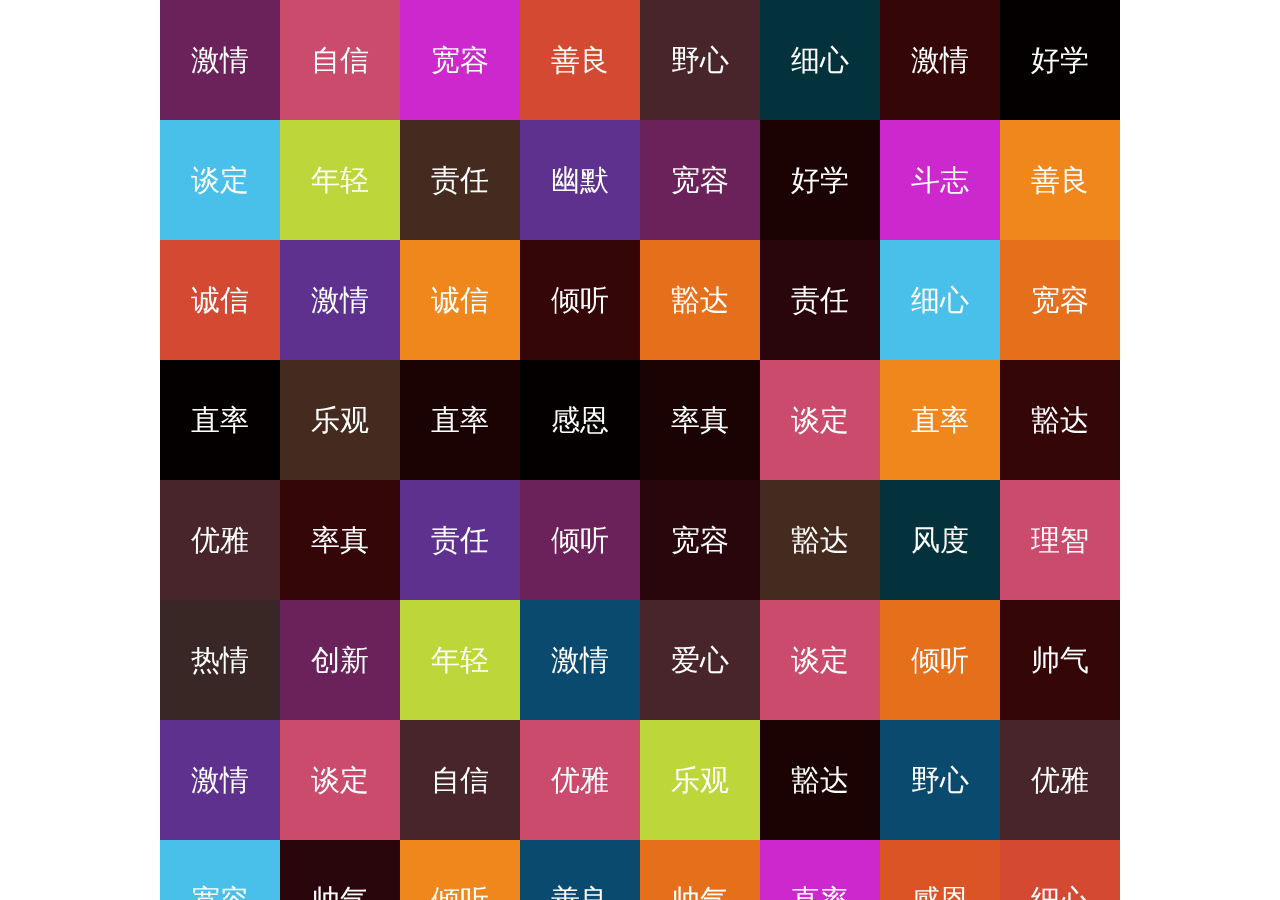
==== commit 8b6e16ae: "resume" ====
--- a/index.html
+++ b/index.html
@@ -9,9 +9,28 @@
     <meta name="format-detection" content="telephone-no"/>
     <meta name="format-detection" content="email-no"/>
     <link rel="stylesheet" type="text/css" href="./styles/foxkk.css"/>
+    <link rel="stylesheet/less" type="text/css" href="./styles/test.less" />
     <link rel="stylesheet" type="text/css" href="./styles/swiper.min.css"/>
     <script src="./scripts/jquery-1.11.3.js"></script>
     <script src="./scripts/swiper.min.js"></script>
+    <script type="text/javascript">
+        window.less = {
+            env: "development",
+            logLevel: 2,
+            async: false,
+            fileAsync: false,
+            poll: 1000,
+            functions: {},
+            dumpLineNumbers: "comments",
+            relativeUrls: false,
+            globalVars: {
+                var1: '"string value"',
+                var2: 'regular value'
+            },
+           // rootpath: ":/a.com/"
+        };
+    </script>
+    <script src="./scripts/less.js"></script>
     <script src="./scripts/foxkk.js"></script>
     <meta name="viewport"
           content="width=device-width,initial-scale=1.0, minimum-scale=1.0, maximum-scale=1.0, user-scalable=no"/>
--- a/styles/foxkk.css
+++ b/styles/foxkk.css
@@ -23,8 +23,6 @@
 img { display:block; border:0; }
 ul,ol,li{ list-style: none; margin:0; padding:0; }
 a:link,a:visited,a:hover,a:active { text-decoration:none; display:inline-block; color:rgb(255,255,255); -webkit-tap-highlight-color: rgba(255,0,0,0.5); }
-
-
 /*resume css start*/
 .container {
     position: relative;
@@ -35,6 +33,10 @@
     background:rgb(5,0,0);
     overflow: hidden;
     color:white;
+}
+.container > div> .content{
+    border-top:0.18rem solid rgb(35,33,29);
+    border-bottom:0.18rem solid rgb(35,33,29);
 }
 .mask {
     position:absolute;
@@ -220,16 +222,12 @@
 .education {
     height:auto;
 }
-.education > .header{
-    margin-top:0.5rem;
-    background: rgb(5,0,0) !important;
-}
 .education > .content {
     margin-top:0.5rem;
 }
 .school {
     width:100%;
-    margin-top:0.3rem;
+    margin-bottom:0.3rem;
     font-size:1.2rem;
     text-align:center;
     line-height:2rem;
@@ -352,10 +350,14 @@
     word-break: break-all;
 }
 
-.project_item ,.company_item{
+.project_item ,.company_item,.school {
     margin-bottom:0.3rem;
     border:0.09rem solid rgb(5,0,0);
     overflow: hidden;
+    border:0.18rem solid rgb(35,33,29);
+}
+.project_item:last-child,.company_item:last-child,.school:last-child{
+    margin-bottom:0rem;
 }
 .com_item > ul > li {
     width: 100%;
@@ -368,6 +370,14 @@
     border-right-width:0;
     overflow: hidden;
 }
+.com_item:nth-child(even),.school:nth-child(even) {
+    border-left:0.18rem solid rgb(217,62,93);
+    border-right:0.18rem solid rgb(217,62,93);
+}
+.com_item:nth-child(odd),.school:nth-child(odd) {
+    border-left:0.18rem solid rgb(240,135,29);
+    border-right:0.18rem solid rgb(240,135,29);
+}
 .com_item  li > span {
     display:inline-block;
     background:rgb(35,33,29);
@@ -384,29 +394,17 @@
     word-break: keep-all;
     text-overflow: ellipsis;
 }
-.com_item  li:nth-child(4n) > span:nth-child(2){
-    border-left:0.1rem solid rgb(189,214,57);
-}
 .com_item  li:nth-child(4n+1) > span:nth-child(1){
-    border-right:0.1rem solid rgb(72,192,234);
-}
-.com_item  li:nth-child(4n+1) > span:nth-child(2){
-    border-left:0.1rem solid rgb(189,214,57);
+    border-right:0.18rem solid rgb(25,19,22);
 }
 .com_item  li:nth-child(4n+2) > span:nth-child(1){
-    border-right:0.1rem solid rgb(189,214,57);
-}
-.com_item  li:nth-child(4n+2) > span:nth-child(2){
-    border-left:0.1rem solid rgb(230,111,27);
+    border-right:0.18rem solid rgb(25,19,22);
 }
 .com_item  li:nth-child(4n+3) > span:nth-child(1){
-    border-right:0.1rem solid rgb(230,111,27);
-}
-.com_item  li:nth-child(4n+3) > span:nth-child(2){
-    border-left:0.1rem solid rgb(72,192,234);
+    border-right:0.18rem solid rgb(25,19,22);
 }
 .com_item  li:nth-child(4n) > span:nth-child(1){
-    border-right:0.1rem solid rgb(230,111,27);
+    border-right:0.18rem solid rgb(25,19,22);
 }
 .com_item  li:nth-child(4){
     height:auto;
@@ -418,6 +416,10 @@
     text-align: left;
     word-break: break-all;
     line-height:2rem;
+}
+.project_item .num_list li>.num{
+    background: rgb(35,33,29);
+    border-right:0.09rem solid rgb(5,0,0);
 }
 
 .hobby_items > li {
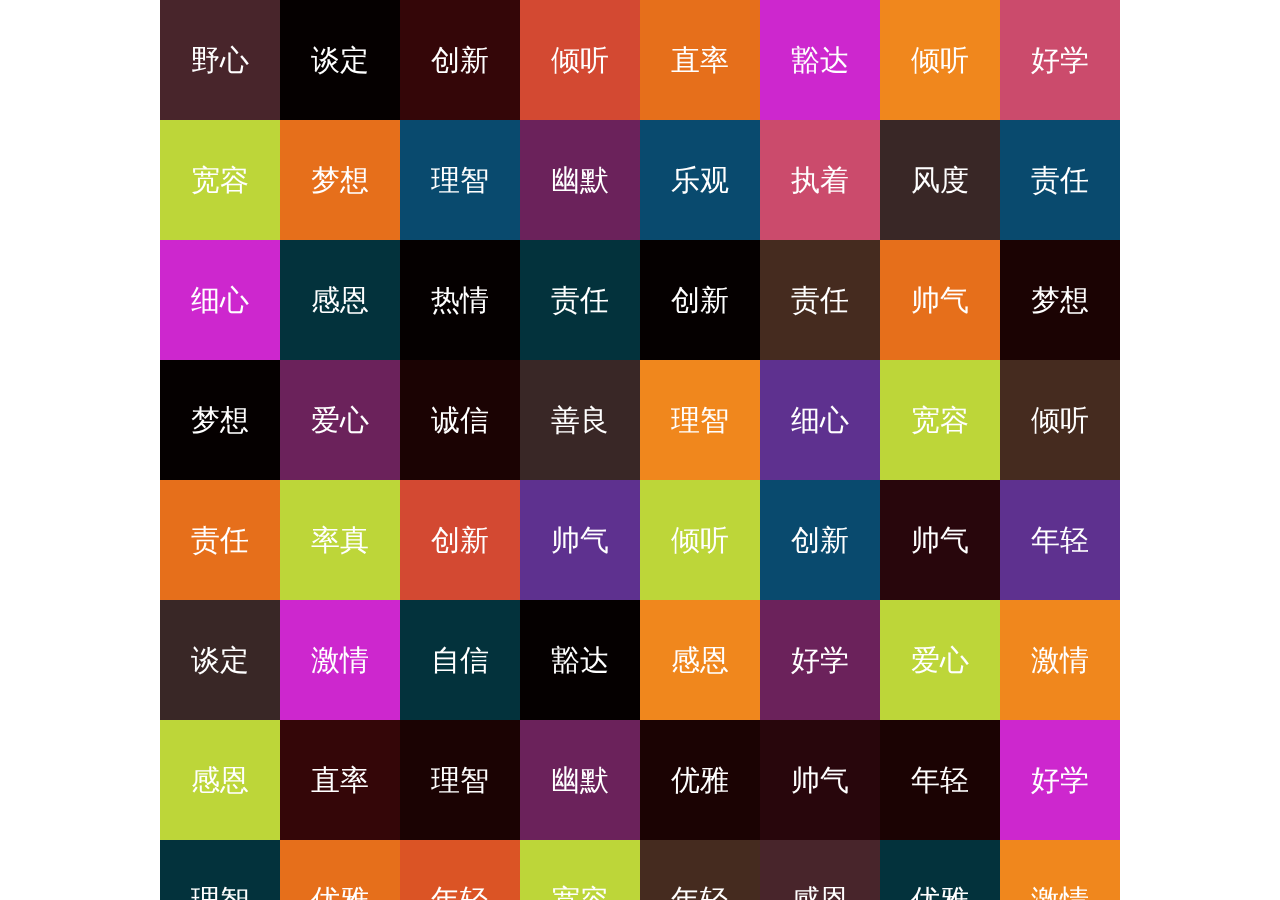
==== commit 7c9cf4d2: "resume" ====
--- a/index.html
+++ b/index.html
@@ -9,7 +9,6 @@
     <meta name="format-detection" content="telephone-no"/>
     <meta name="format-detection" content="email-no"/>
     <link rel="stylesheet" type="text/css" href="./styles/foxkk.css"/>
-    <link rel="stylesheet/less" type="text/css" href="./styles/test.less" />
     <link rel="stylesheet" type="text/css" href="./styles/swiper.min.css"/>
     <script src="./scripts/jquery-1.11.3.js"></script>
     <script src="./scripts/swiper.min.js"></script>
@@ -30,7 +29,6 @@
            // rootpath: ":/a.com/"
         };
     </script>
-    <script src="./scripts/less.js"></script>
     <script src="./scripts/foxkk.js"></script>
     <meta name="viewport"
           content="width=device-width,initial-scale=1.0, minimum-scale=1.0, maximum-scale=1.0, user-scalable=no"/>
--- a/styles/foxkk.css
+++ b/styles/foxkk.css
@@ -34,10 +34,55 @@
     overflow: hidden;
     color:white;
 }
-.container > div> .content{
+.container > div > .header {
+    font-size: 1.1rem;
+    width:100%;
+    height:3rem;
+    font-weight:600;
+    background:rgb(5,2,4);
+    margin-top:0.5rem;
+}
+.container > div > .content {
+    margin-top: 0.3rem;
     border-top:0.18rem solid rgb(35,33,29);
     border-bottom:0.18rem solid rgb(35,33,29);
 }
+.container > div > .header > span {
+    display:inline-block;
+    width:22%;
+    height:3rem;
+    line-height:3rem;
+    font-size:1.2rem;
+    font-weight:700;
+    text-align: center; /*rgb(203,75,108)*/
+    color: rgb(52,12,3);
+    border-bottom-right-radius:0.3rem;
+}
+.container > div:nth-child(4n) > .header {
+    border-bottom:0.2rem solid rgb(189,214,57);
+}
+.container > div:nth-child(4n) > .header > span {
+    background:rgb(189,214,57);
+}
+.container > div:nth-child(4n+1) > .header {
+    border-bottom:0.2rem solid rgb(240,135,29);
+}
+.container > div:nth-child(4n+1) > .header > span {
+    background:rgb(240,135,29);
+}
+.container > div:nth-child(4n+2) > .header {
+    border-bottom:0.2rem solid rgb(217,62,93);
+}
+.container > div:nth-child(4n+2) > .header > span {
+    background:rgb(217,62,93);
+}
+.container > div:nth-child(4n+3) > .header {
+    border-bottom:0.2rem solid rgb(72,192,234);
+}
+.container > div:nth-child(4n+3) > .header > span {
+    background: rgb(72,192,234);
+}
+
 .mask {
     position:absolute;
     width:100%;
@@ -103,52 +148,6 @@
     -o-animation: jump_down linear 4s 4s infinite alternate ;
     animation: jump_down linear 4s 4s infinite alternate ;
 }
-.container > div > .header {
-    font-size: 1.1rem;
-    width:100%;
-    height:3rem;
-    font-weight:600;
-    background:rgb(5,2,4);
-}
-.container > div > .content {
-    margin-top: 0.5rem;
-}
-.container > div > .header > span {
-    display:inline-block;
-    width:22%;
-    height:3rem;
-    line-height:3rem;
-    font-size:1.2rem;
-    font-weight:700;
-    text-align: center; /*rgb(203,75,108)*/
-    color: rgb(52,12,3);
-    border-bottom-right-radius:0.3rem;
-}
-.container > div:nth-child(4n) > .header {
-    border-bottom:0.2rem solid rgb(189,214,57);
-}
-.container > div:nth-child(4n) > .header > span {
-    background:rgb(189,214,57);
-}
-.container > div:nth-child(4n+1) > .header {
-    border-bottom:0.2rem solid rgb(240,135,29);
-}
-.container > div:nth-child(4n+1) > .header > span {
-    background:rgb(240,135,29);
-}
-.container > div:nth-child(4n+2) > .header {
-    border-bottom:0.2rem solid rgb(217,62,93);
-}
-.container > div:nth-child(4n+2) > .header > span {
-    background:rgb(217,62,93);
-}
-.container > div:nth-child(4n+3) > .header {
-    border-bottom:0.2rem solid rgb(72,192,234);
-}
-.container > div:nth-child(4n+3) > .header > span {
-    background: rgb(72,192,234);
-}
-
 .profile .swiper-slide {
     overflow: hidden;
 }
@@ -185,8 +184,13 @@
     line-height:3rem;
     font-size:1rem;
     background:rgb(35,33,29);
-    border:0.09rem solid rgb(25,19,22);
-    overflow: hidden;
+    border:0.09rem solid rgb(5,0,0);
+    border-right-width:0;
+    border-left-width:0;
+    overflow: hidden;
+}
+.num_list li:last-child{
+    border-bottom-width:0rem;
 }
 .row_list  li > span {
     display:inline-block;
@@ -232,7 +236,7 @@
     text-align:center;
     line-height:2rem;
     background: rgb(35,33,29);
-    border: 0.09rem solid rgb(25,19,22);
+    border: 0.09rem solid rgb(5,0,0);
     overflow: hidden;
 }
 .school > .title {
@@ -241,7 +245,7 @@
     line-height:3rem;
     height:3rem;
     background: rgb(35,33,29);
-    border-bottom: 0.09rem solid rgb(25,19,22);
+    border-bottom: 0.09rem solid rgb(5,0,0);
 }
 .school > .title > span {
     position:absolute;
@@ -257,7 +261,7 @@
     line-height:3rem;
     width:100%;
     background: rgb(35,33,29);
-    border-bottom: 0.09rem solid rgb(25,19,22);
+    border-bottom: 0.09rem solid rgb(5,0,0);
     overflow: hidden;
 }
 .school > .major > span {
@@ -315,7 +319,9 @@
     height:4rem;
     line-height:4rem;
     background:rgb(35,33,29);
-    border:0.09rem solid rgb(25,19,22);
+    border:0.09rem solid rgb(5,0,0);
+    border-right-width:0;
+    border-left-width:0;
     overflow: hidden;
 }
 .num_list li >.num {
@@ -350,9 +356,8 @@
     word-break: break-all;
 }
 
-.project_item ,.company_item,.school {
+.project_item ,.company_item,.school,.cover {
     margin-bottom:0.3rem;
-    border:0.09rem solid rgb(5,0,0);
     overflow: hidden;
     border:0.18rem solid rgb(35,33,29);
 }
@@ -365,7 +370,7 @@
     line-height: 3rem;
     font-size: 1rem;
     background: rgb(35,33,29);
-    border: 0.09rem solid rgb(25,19,22);
+    border: 0.09rem solid rgb(5,0,0);
     border-left-width:0;
     border-right-width:0;
     overflow: hidden;
@@ -395,16 +400,16 @@
     text-overflow: ellipsis;
 }
 .com_item  li:nth-child(4n+1) > span:nth-child(1){
-    border-right:0.18rem solid rgb(25,19,22);
+    border-right:0.18rem solid rgb(5,0,0);
 }
 .com_item  li:nth-child(4n+2) > span:nth-child(1){
-    border-right:0.18rem solid rgb(25,19,22);
+    border-right:0.18rem solid rgb(5,0,0);
 }
 .com_item  li:nth-child(4n+3) > span:nth-child(1){
-    border-right:0.18rem solid rgb(25,19,22);
+    border-right:0.18rem solid rgb(5,0,0);
 }
 .com_item  li:nth-child(4n) > span:nth-child(1){
-    border-right:0.18rem solid rgb(25,19,22);
+    border-right:0.18rem solid rgb(5,0,0);
 }
 .com_item  li:nth-child(4){
     height:auto;
@@ -459,101 +464,4 @@
     -ms-transform: skew(-30deg,0);
     -o-transform: skew(-30deg,0);
     transform: skew(-30deg,0);
-}
-
-@-webkit-keyframes jump_down {
-    0% {
-        -webkit-transform: scale(0.9);
-    }
-    50%{
-        -webkit-transform: scale(0.6);
-    }
-    100%{
-        -webkit-transform: scale(0.9);
-    }
-}
-@-moz-keyframes jump_down {
-    0% {
-        -moz-transform: scale(0.9);
-    }
-    50%{
-        -moz-transform: scale(0.6);
-    }
-    100%{
-        -moz-transform: scale(0.9);
-    }
-}
-@-ms-keyframes jump_down {
-    0% {
-        -ms-transform: scale(0.9);
-    }
-    50%{
-        -ms-transform: scale(0.6);
-    }
-    100%{
-        -ms-transform: scale(0.9);
-    }
-}
-@-o-keyframes jump_down {
-    0% {
-        -o-transform: scale(0.9);
-    }
-    50%{
-        -o-transform: scale(0.6);
-    }
-    100%{
-        -o-transform: scale(0.9);
-    }
-}
-@keyframes jump_down {
-    0% {
-        transform: scale(0.9);
-    }
-    50%{
-        transform: scale(0.6);
-    }
-    100%{
-        transform: scale(0.9);
-    }
-}
-
-@-webkit-keyframes jump_up {
-    from {
-        -webkit-transform: scale(0.9) translateY(0rem);
-    }
-    to{
-        -webkit-transform: scale(0.9) translateY(-2rem);
-    }
-}
-@-moz-keyframes jump_up {
-    from {
-        -moz-transform: scale(0.9) translateY(0rem);
-    }
-    to{
-        -moz-transform: scale(0.9) translateY(-2rem);
-    }
-}
-@-ms-keyframes jump_up {
-    from {
-        -ms--ms-transform: scale(0.9) translateY(0rem);
-    }
-    to{
-        -ms-transform: scale(0.9) translateY(-2rem);
-    }
-}
-@-o-keyframes jump_up {
-    from {
-        -o-transform: scale(0.9) translateY(0rem);
-    }
-    to{
-        -o-transform: scale(0.9) translateY(-2rem);
-    }
-}
-@keyframes jump_up {
-    from {
-        transform: scale(0.9) translateY(0rem);
-    }
-    to{
-        transform: scale(0.9) translateY(-2rem);
-    }
 }